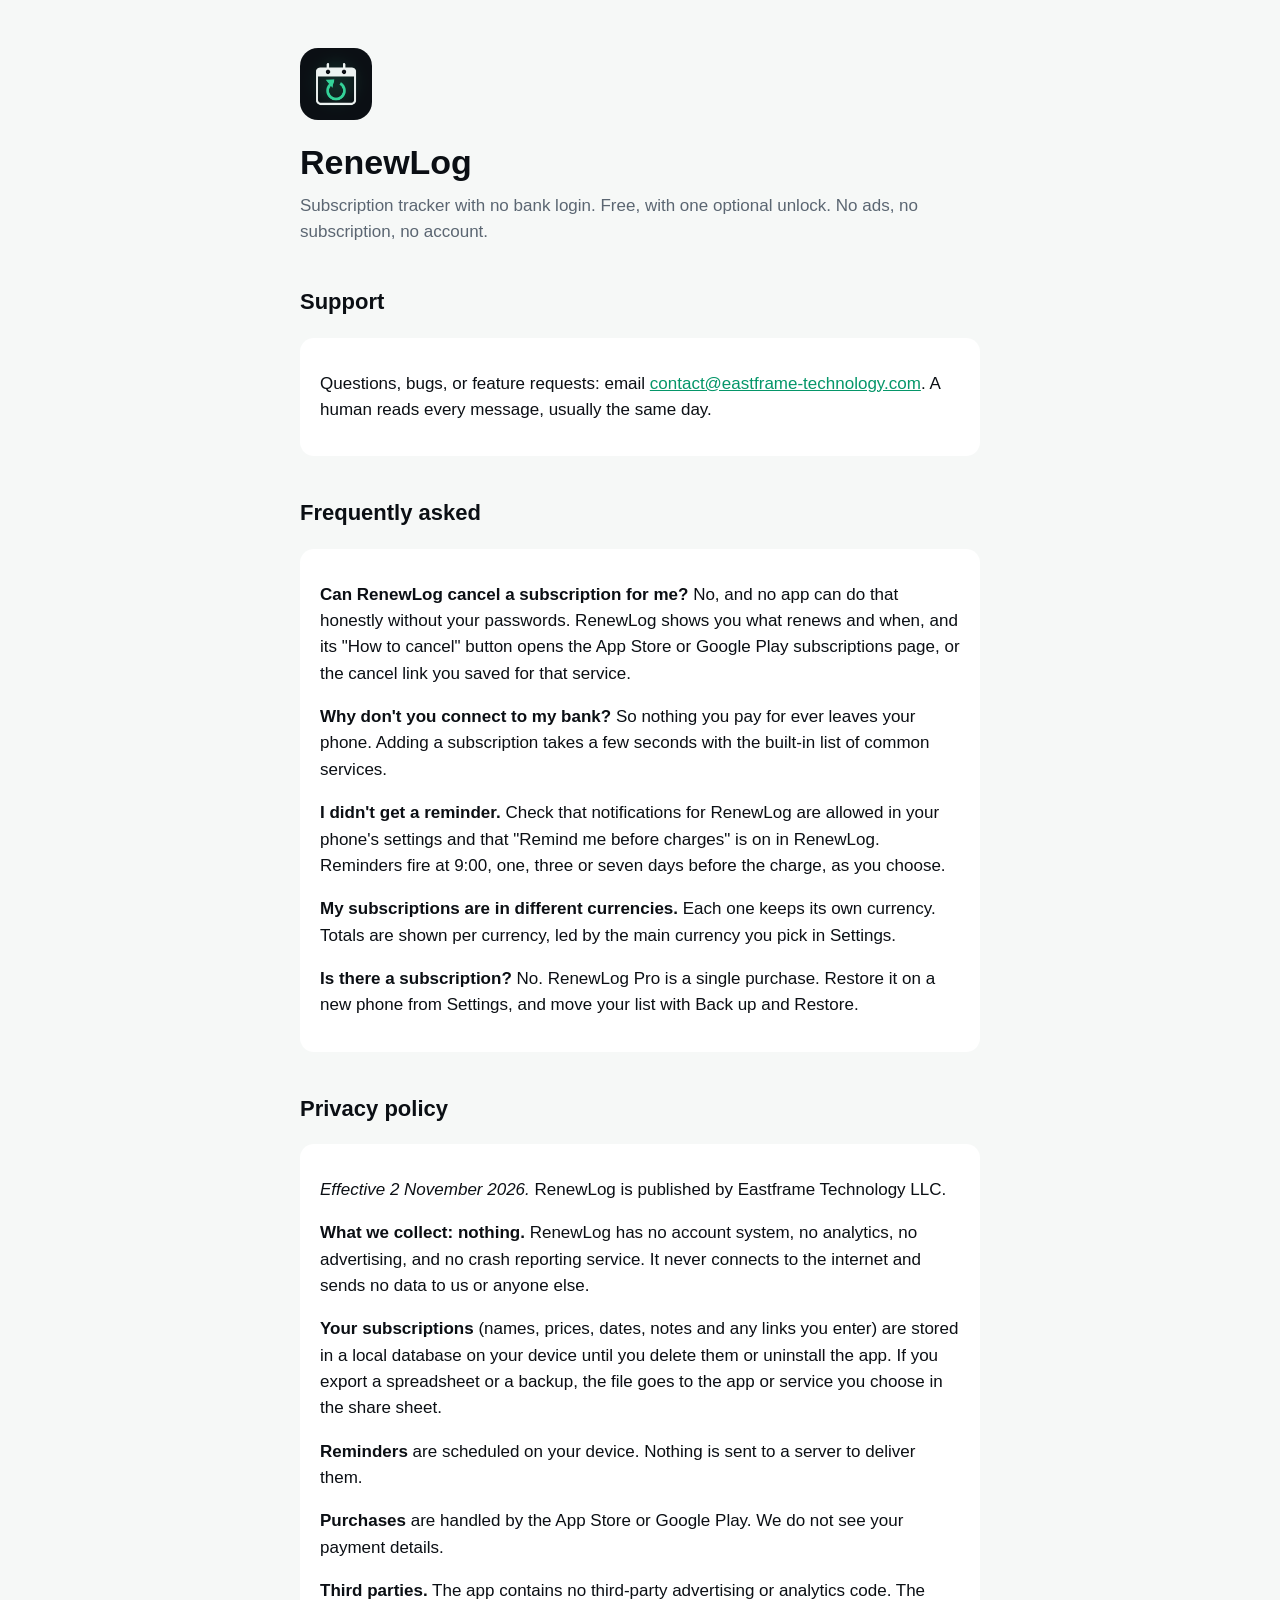
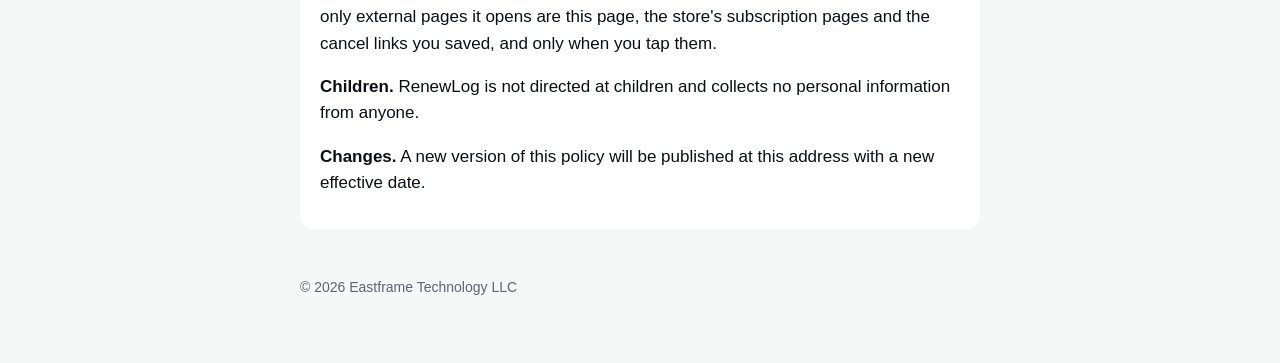
==== index.html @ e1d64bdf "RenewLog support and privacy page Co-Authored-By: Claude Opus 5.5 <noreply@anthropic.com>" ====
<!doctype html>
<html lang="en">
<head>
<meta charset="utf-8">
<meta name="viewport" content="width=device-width, initial-scale=1">
<title>RenewLog support</title>
<meta name="description" content="Support and privacy policy for RenewLog, the subscription tracker with no bank login.">
<style>
  :root { color-scheme: light dark; --bg:#f6f8f7; --fg:#0b0f14; --muted:#5b6672; --accent:#059669; --card:#ffffff; }
  @media (prefers-color-scheme: dark) { :root { --bg:#0b0f14; --fg:#ecf2f0; --muted:#9aa6b4; --accent:#34d399; --card:#131a20; } }
  body { margin:0; background:var(--bg); color:var(--fg); font:17px/1.55 -apple-system, BlinkMacSystemFont, "Segoe UI", Roboto, sans-serif; }
  main { max-width:680px; margin:0 auto; padding:48px 16px 64px; }
  h1 { font-size:34px; margin:0 0 4px; } h2 { margin-top:40px; font-size:22px; }
  p.lead { color:var(--muted); margin-top:0; }
  .card { background:var(--card); border-radius:14px; padding:16px 20px; margin:16px 0; }
  a { color:var(--accent); }
  .logo { width:72px; height:72px; border-radius:18px; display:block; margin-bottom:16px; }
  footer { color:var(--muted); font-size:14px; margin-top:48px; }
</style>
</head>
<body>
<main>
  <img class="logo" src="icon.png" alt="">
  <h1>RenewLog</h1>
  <p class="lead">Subscription tracker with no bank login. Free, with one optional unlock. No ads, no subscription, no account.</p>

  <h2 id="support">Support</h2>
  <div class="card">
    <p>Questions, bugs, or feature requests: email <a href="mailto:contact@eastframe-technology.com">contact@eastframe-technology.com</a>. A human reads every message, usually the same day.</p>
  </div>

  <h2>Frequently asked</h2>
  <div class="card">
    <p><strong>Can RenewLog cancel a subscription for me?</strong> No, and no app can do that honestly without your passwords. RenewLog shows you what renews and when, and its "How to cancel" button opens the App Store or Google Play subscriptions page, or the cancel link you saved for that service.</p>
    <p><strong>Why don't you connect to my bank?</strong> So nothing you pay for ever leaves your phone. Adding a subscription takes a few seconds with the built-in list of common services.</p>
    <p><strong>I didn't get a reminder.</strong> Check that notifications for RenewLog are allowed in your phone's settings and that "Remind me before charges" is on in RenewLog. Reminders fire at 9:00, one, three or seven days before the charge, as you choose.</p>
    <p><strong>My subscriptions are in different currencies.</strong> Each one keeps its own currency. Totals are shown per currency, led by the main currency you pick in Settings.</p>
    <p><strong>Is there a subscription?</strong> No. RenewLog Pro is a single purchase. Restore it on a new phone from Settings, and move your list with Back up and Restore.</p>
  </div>

  <h2 id="privacy">Privacy policy</h2>
  <div class="card">
    <p><em>Effective 2 November 2026.</em> RenewLog is published by Eastframe Technology LLC.</p>
    <p><strong>What we collect: nothing.</strong> RenewLog has no account system, no analytics, no advertising, and no crash reporting service. It never connects to the internet and sends no data to us or anyone else.</p>
    <p><strong>Your subscriptions</strong> (names, prices, dates, notes and any links you enter) are stored in a local database on your device until you delete them or uninstall the app. If you export a spreadsheet or a backup, the file goes to the app or service you choose in the share sheet.</p>
    <p><strong>Reminders</strong> are scheduled on your device. Nothing is sent to a server to deliver them.</p>
    <p><strong>Purchases</strong> are handled by the App Store or Google Play. We do not see your payment details.</p>
    <p><strong>Third parties.</strong> The app contains no third-party advertising or analytics code. The only external pages it opens are this page, the store's subscription pages and the cancel links you saved, and only when you tap them.</p>
    <p><strong>Children.</strong> RenewLog is not directed at children and collects no personal information from anyone.</p>
    <p><strong>Changes.</strong> A new version of this policy will be published at this address with a new effective date.</p>
  </div>

  <footer>© 2026 Eastframe Technology LLC</footer>
</main>
</body>
</html>
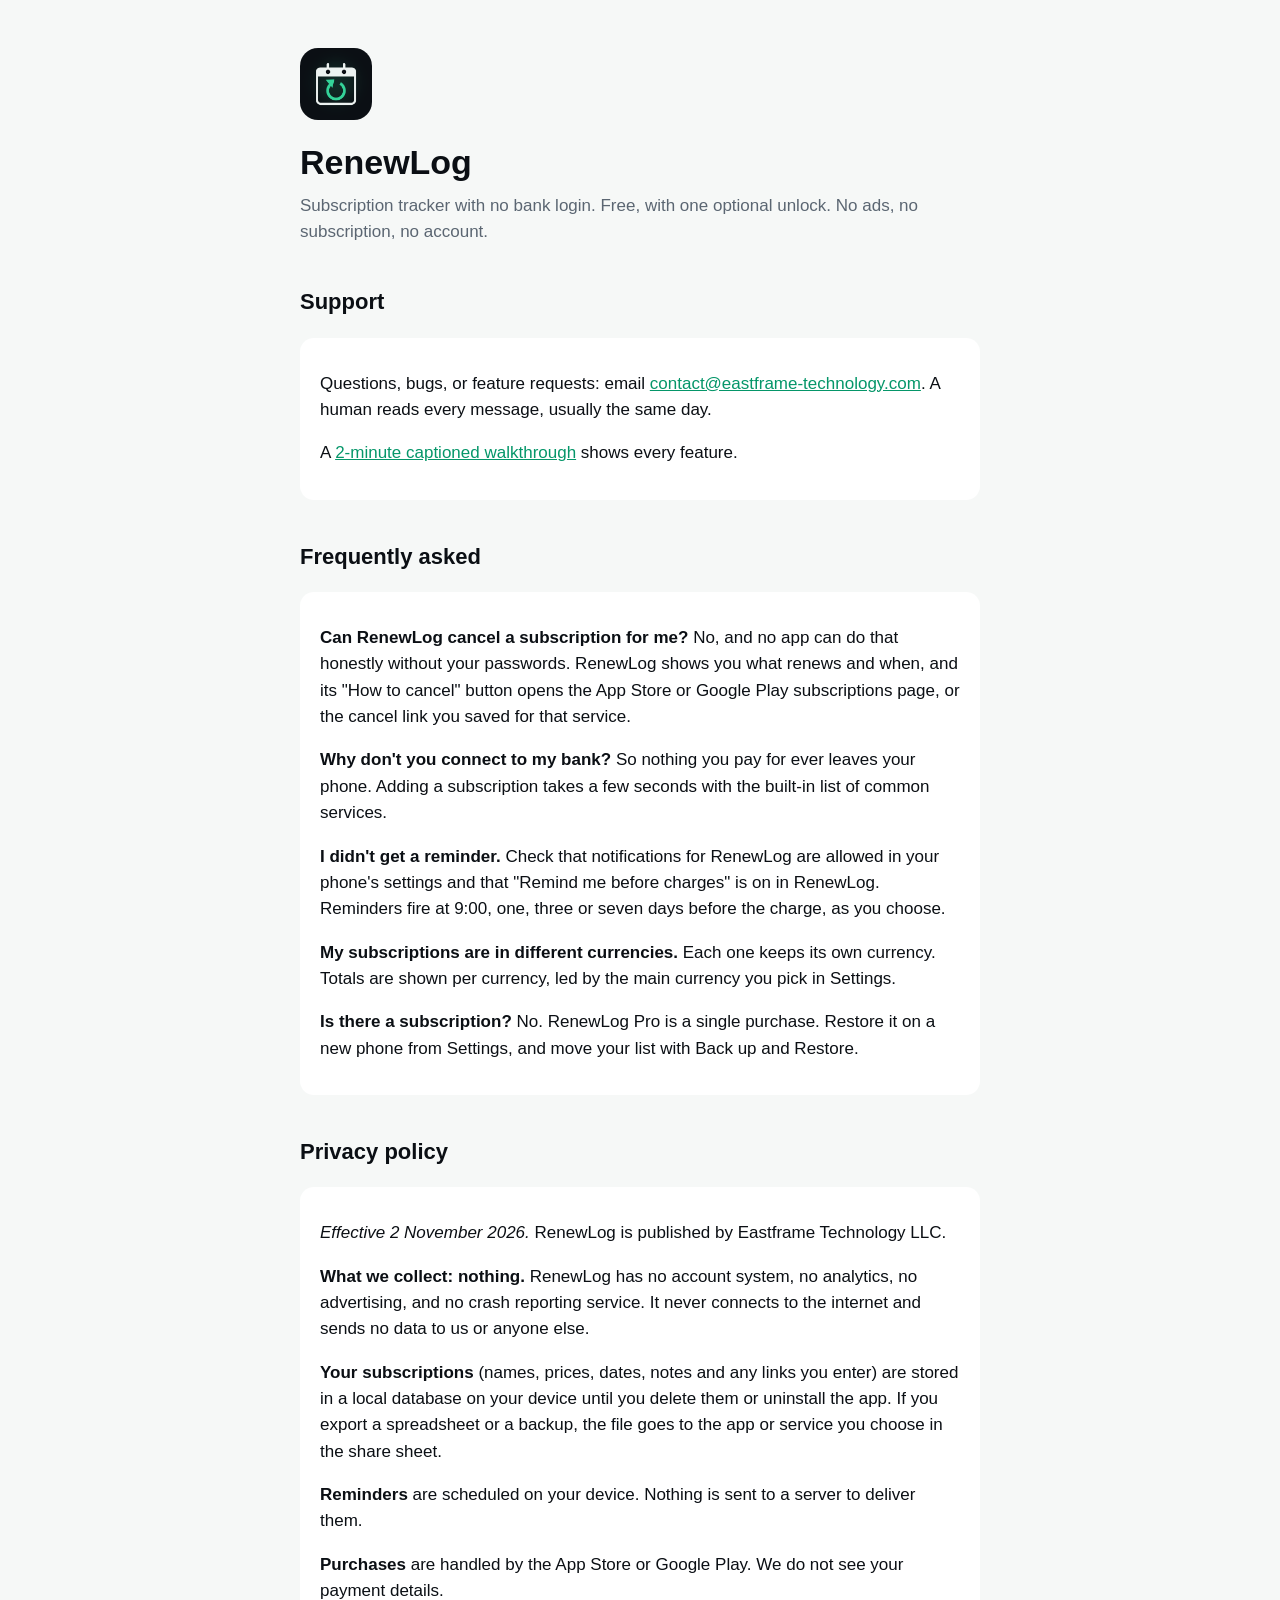
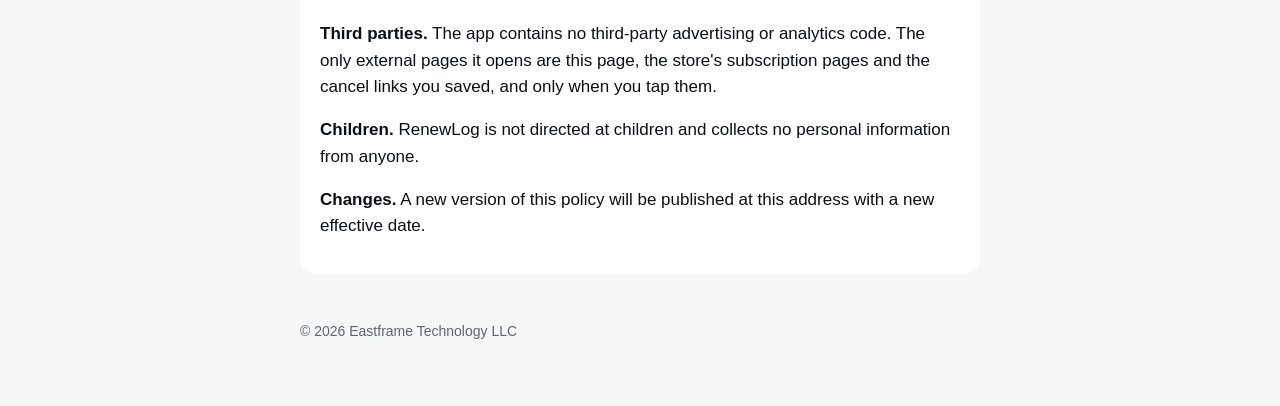
==== commit c05dfcc5: "Captioned iOS walkthrough video Co-Authored-By: Claude Opus 5.5 <noreply@anthropic.com>" ====
--- a/index.html
+++ b/index.html
@@ -27,6 +27,7 @@
   <h2 id="support">Support</h2>
   <div class="card">
     <p>Questions, bugs, or feature requests: email <a href="mailto:contact@eastframe-technology.com">contact@eastframe-technology.com</a>. A human reads every message, usually the same day.</p>
+    <p>A <a href="renewlog-ios-demo.mp4">2-minute captioned walkthrough</a> shows every feature.</p>
   </div>
 
   <h2>Frequently asked</h2>
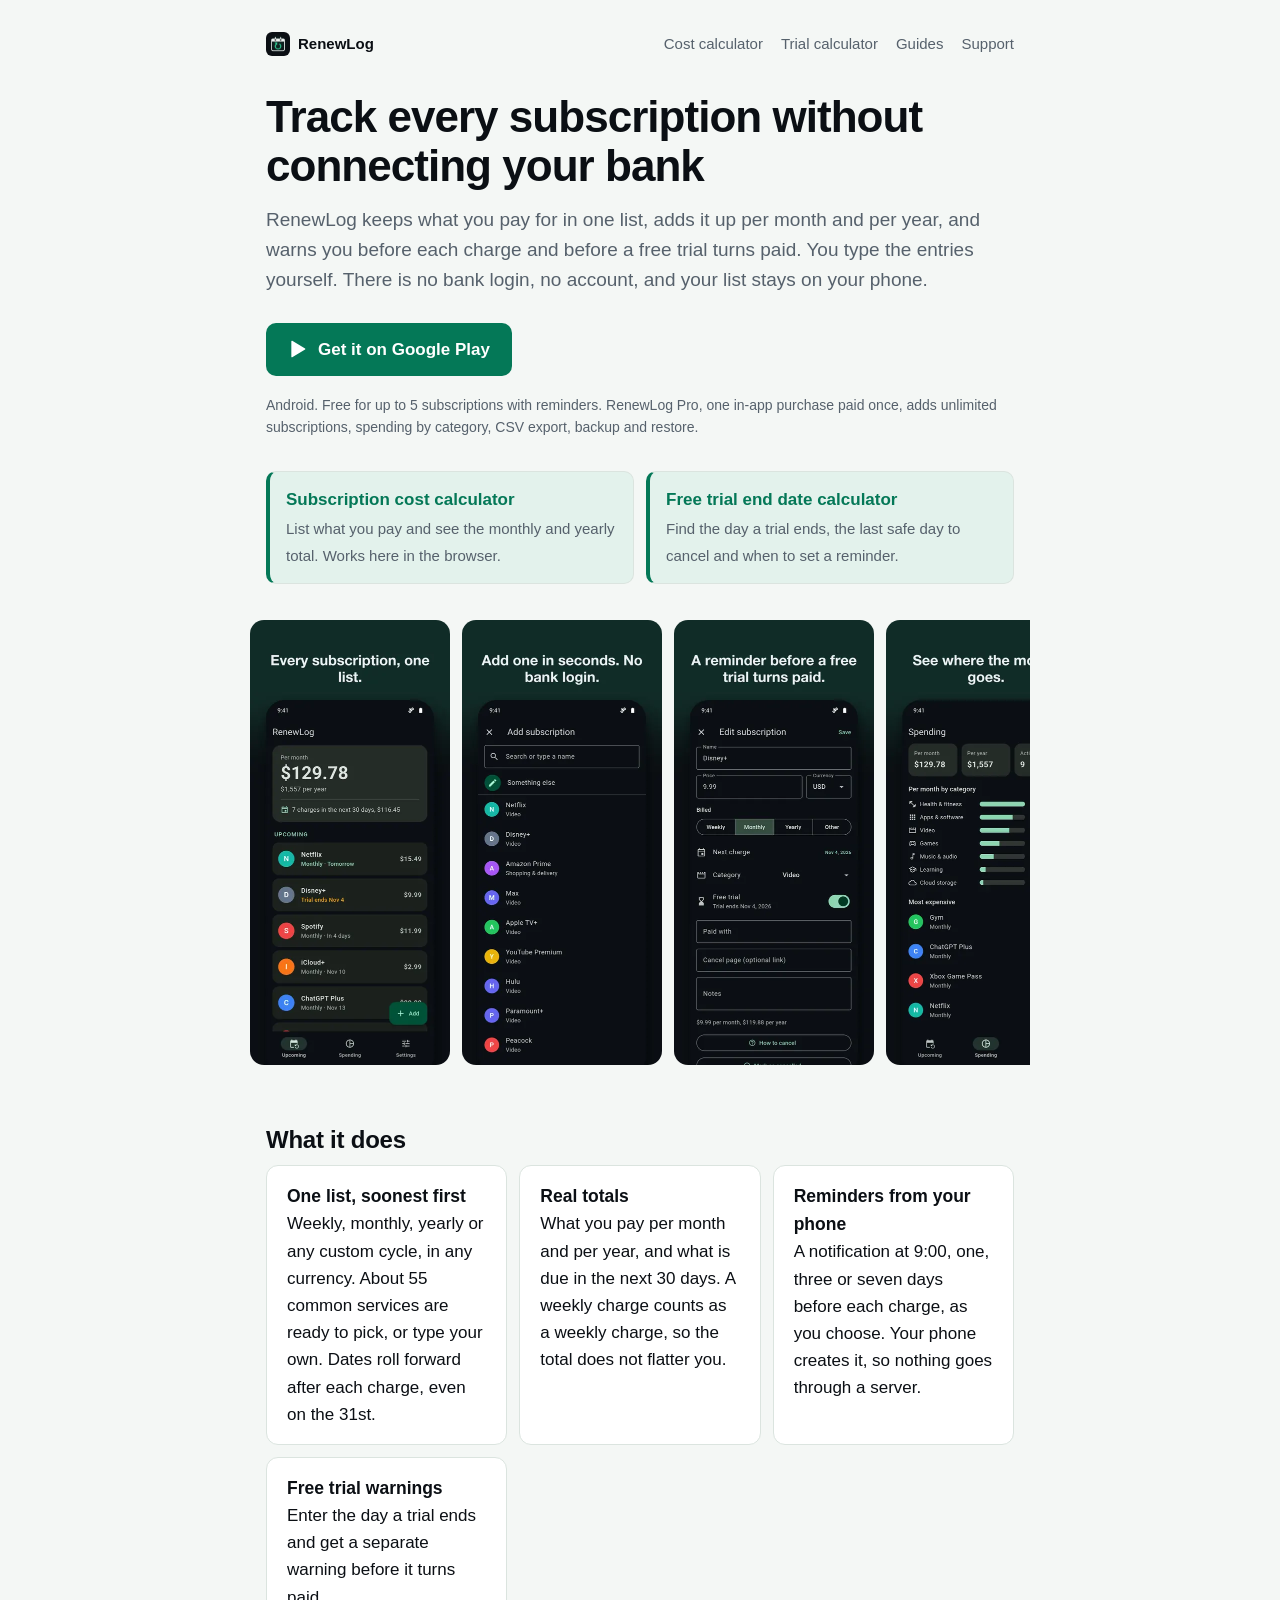
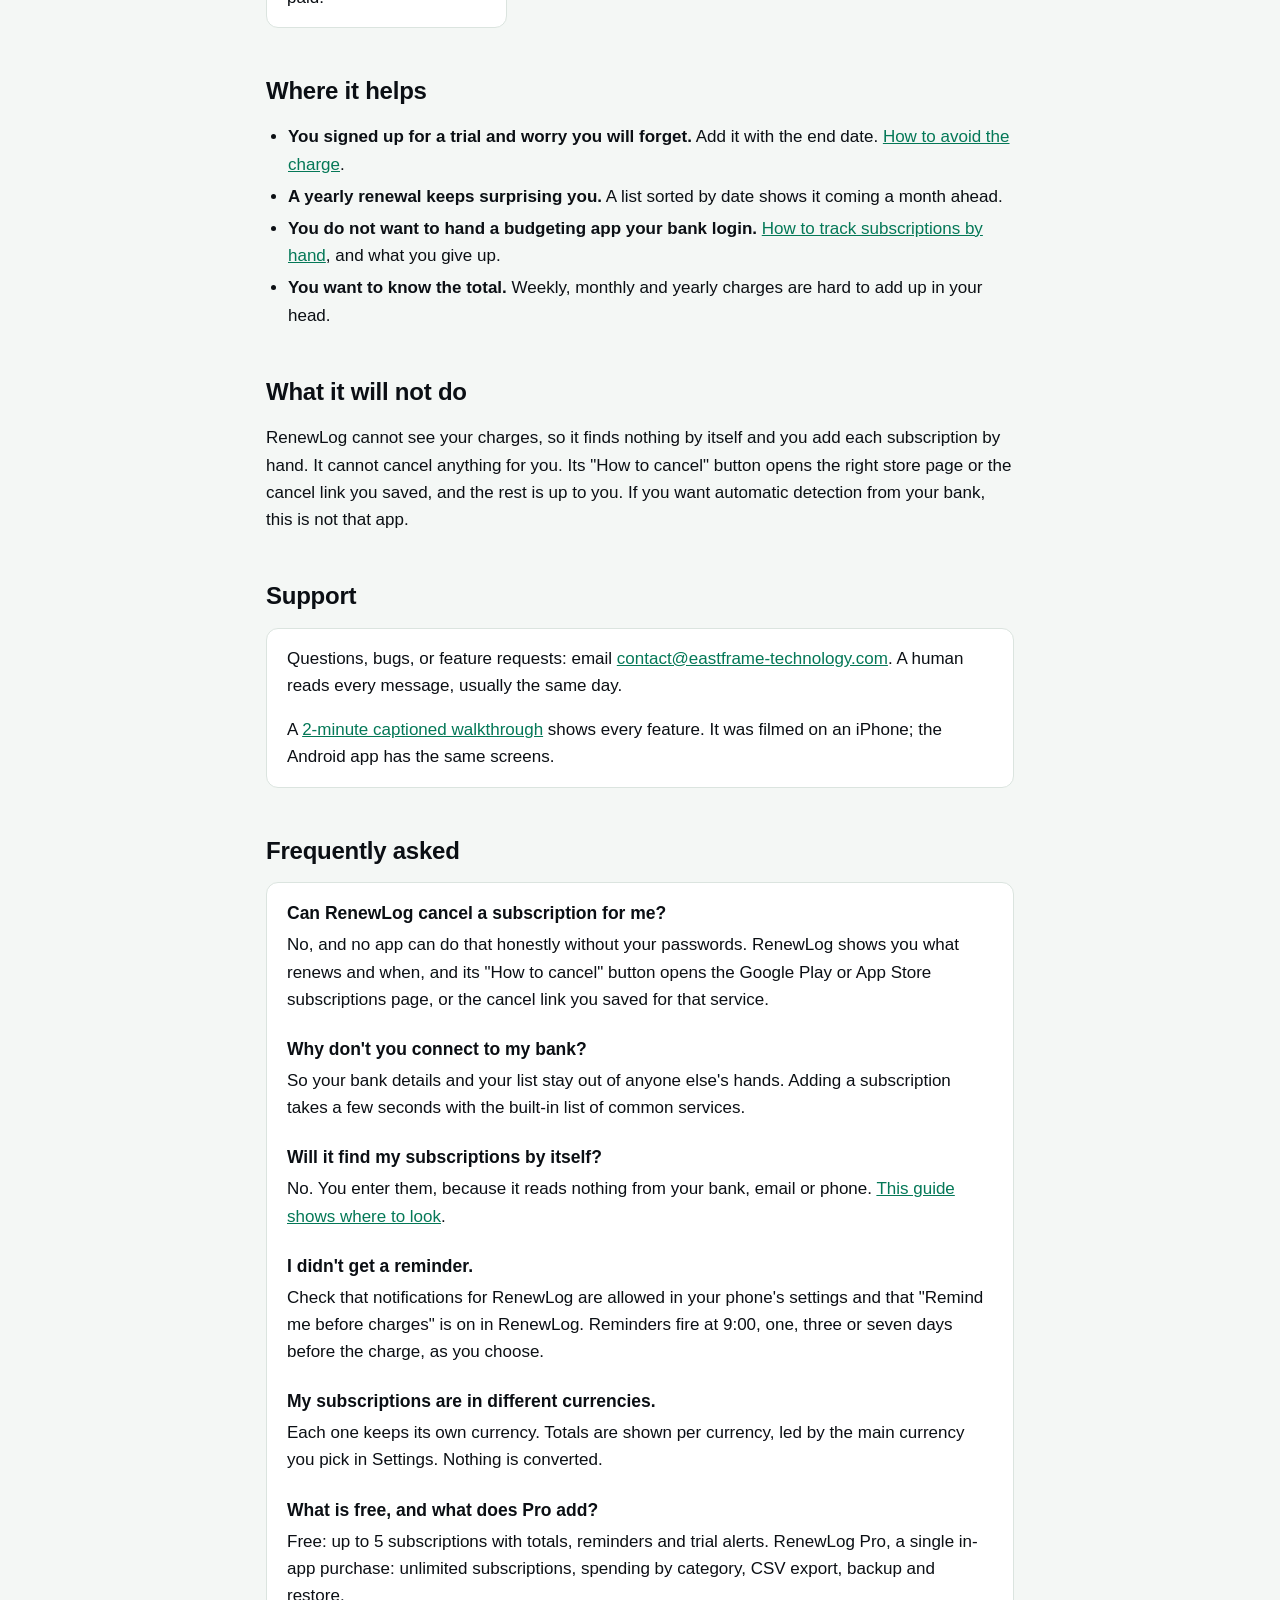
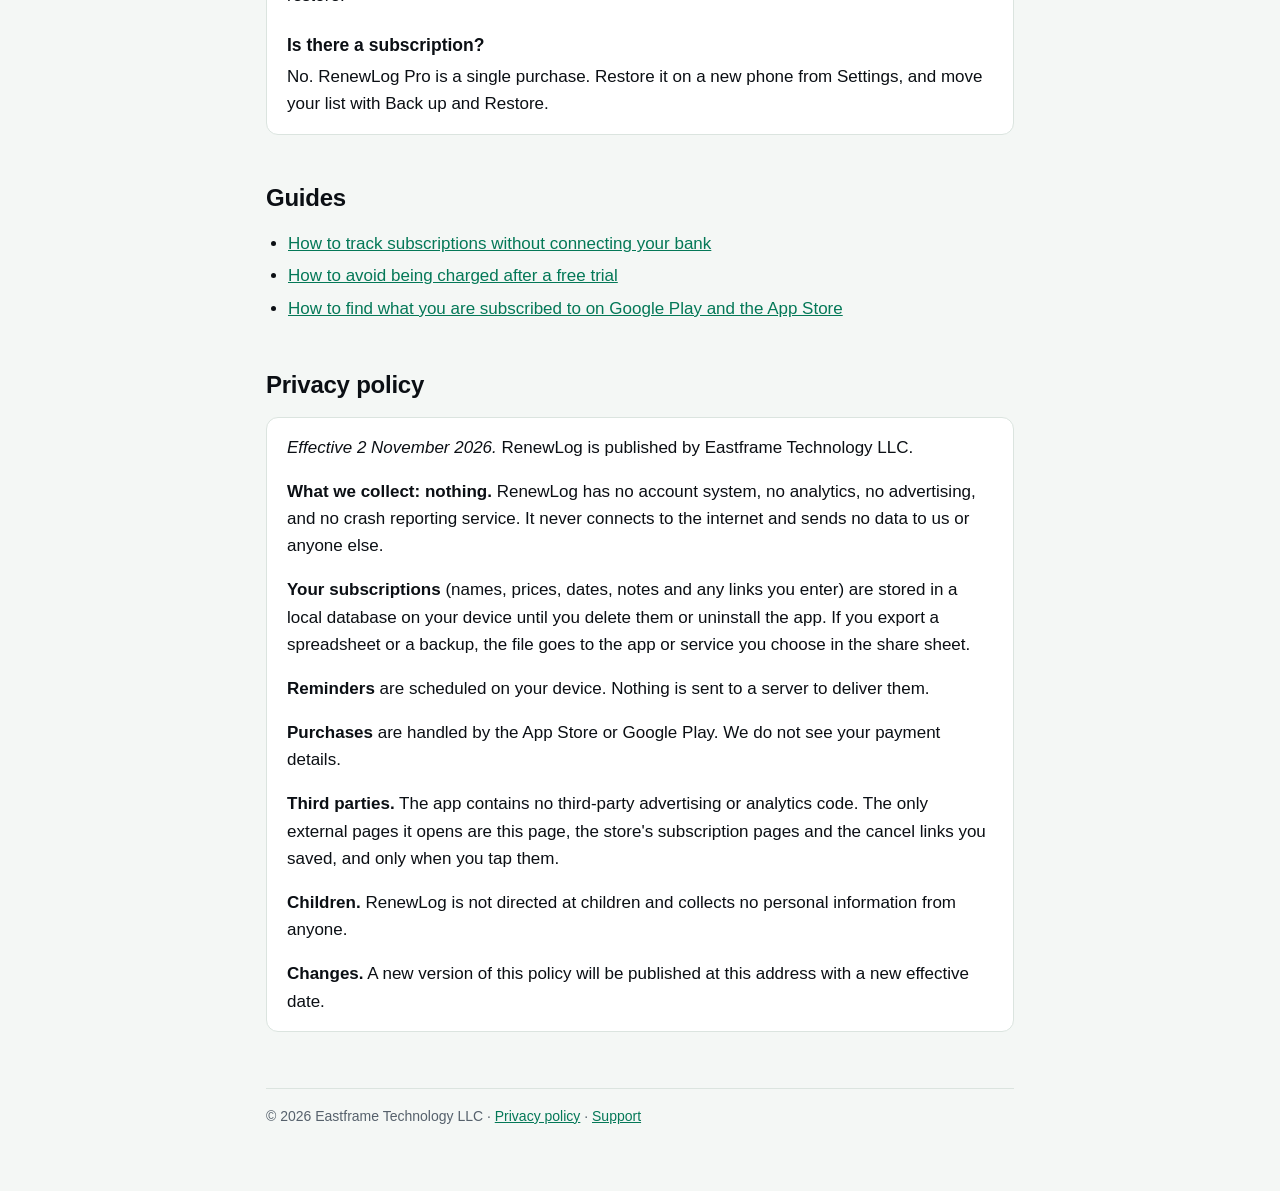
==== commit c0b688f1: "Landing page, cost and free trial calculators, three guides, sitemap Date and cost logic ported from" ====
--- a/index.html
+++ b/index.html
@@ -3,41 +3,96 @@
 <head>
 <meta charset="utf-8">
 <meta name="viewport" content="width=device-width, initial-scale=1">
-<title>RenewLog support</title>
-<meta name="description" content="Support and privacy policy for RenewLog, the subscription tracker with no bank login.">
-<style>
-  :root { color-scheme: light dark; --bg:#f6f8f7; --fg:#0b0f14; --muted:#5b6672; --accent:#059669; --card:#ffffff; }
-  @media (prefers-color-scheme: dark) { :root { --bg:#0b0f14; --fg:#ecf2f0; --muted:#9aa6b4; --accent:#34d399; --card:#131a20; } }
-  body { margin:0; background:var(--bg); color:var(--fg); font:17px/1.55 -apple-system, BlinkMacSystemFont, "Segoe UI", Roboto, sans-serif; }
-  main { max-width:680px; margin:0 auto; padding:48px 16px 64px; }
-  h1 { font-size:34px; margin:0 0 4px; } h2 { margin-top:40px; font-size:22px; }
-  p.lead { color:var(--muted); margin-top:0; }
-  .card { background:var(--card); border-radius:14px; padding:16px 20px; margin:16px 0; }
-  a { color:var(--accent); }
-  .logo { width:72px; height:72px; border-radius:18px; display:block; margin-bottom:16px; }
-  footer { color:var(--muted); font-size:14px; margin-top:48px; }
-</style>
+<title>RenewLog: subscription tracker with no bank login, for Android</title>
+<meta name="description" content="Track subscriptions and free trials without connecting your bank. RenewLog shows monthly and yearly totals and reminds you before each charge. No ads, no account.">
+<link rel="canonical" href="https://eastframe-technology.github.io/renewlog-support/">
+<meta property="og:type" content="website">
+<meta property="og:title" content="RenewLog: subscription tracker with no bank login">
+<meta property="og:description" content="Track subscriptions and free trials without connecting your bank. RenewLog shows monthly and yearly totals and reminds you before each charge. No ads, no account.">
+<meta property="og:image" content="https://eastframe-technology.github.io/renewlog-support/img/og.jpg">
+<meta property="og:url" content="https://eastframe-technology.github.io/renewlog-support/">
+<meta name="twitter:card" content="summary_large_image">
+<link rel="icon" href="icon.png">
+<link rel="stylesheet" href="style.css">
+<script type="application/ld+json">
+{"@context":"https://schema.org","@type":"MobileApplication","name":"RenewLog: Subscription Tracker","operatingSystem":"Android","applicationCategory":"FinanceApplication","description":"Subscription tracker with no bank login. Monthly and yearly totals, reminders before each charge and before a free trial ends. No ads, no subscription, no account.","downloadUrl":"https://play.google.com/store/apps/details?id=com.eastframe.renewlog","installUrl":"https://play.google.com/store/apps/details?id=com.eastframe.renewlog","image":"https://eastframe-technology.github.io/renewlog-support/img/og.jpg","offers":{"@type":"Offer","price":"0","priceCurrency":"USD"},"publisher":{"@type":"Organization","name":"Eastframe Technology LLC"}}
+</script>
+<script type="application/ld+json">
+{"@context":"https://schema.org","@type":"FAQPage","mainEntity":[{"@type":"Question","name":"Can RenewLog cancel a subscription for me?","acceptedAnswer":{"@type":"Answer","text":"No, and no app can do that honestly without your passwords. RenewLog shows you what renews and when, and its \"How to cancel\" button opens the Google Play or App Store subscriptions page, or the cancel link you saved for that service."}},{"@type":"Question","name":"Why don't you connect to my bank?","acceptedAnswer":{"@type":"Answer","text":"So your bank details and your list stay out of anyone else's hands. Adding a subscription takes a few seconds with the built-in list of common services."}},{"@type":"Question","name":"Will it find my subscriptions by itself?","acceptedAnswer":{"@type":"Answer","text":"No. You enter them, because it reads nothing from your bank, email or phone. This guide shows where to look."}},{"@type":"Question","name":"I didn't get a reminder.","acceptedAnswer":{"@type":"Answer","text":"Check that notifications for RenewLog are allowed in your phone's settings and that \"Remind me before charges\" is on in RenewLog. Reminders fire at 9:00, one, three or seven days before the charge, as you choose."}},{"@type":"Question","name":"My subscriptions are in different currencies.","acceptedAnswer":{"@type":"Answer","text":"Each one keeps its own currency. Totals are shown per currency, led by the main currency you pick in Settings. Nothing is converted."}},{"@type":"Question","name":"What is free, and what does Pro add?","acceptedAnswer":{"@type":"Answer","text":"Free: up to 5 subscriptions with totals, reminders and trial alerts. RenewLog Pro, a single in-app purchase: unlimited subscriptions, spending by category, CSV export, backup and restore."}},{"@type":"Question","name":"Is there a subscription?","acceptedAnswer":{"@type":"Answer","text":"No. RenewLog Pro is a single purchase. Restore it on a new phone from Settings, and move your list with Back up and Restore."}}]}
+</script>
 </head>
 <body>
 <main>
-  <img class="logo" src="icon.png" alt="">
-  <h1>RenewLog</h1>
-  <p class="lead">Subscription tracker with no bank login. Free, with one optional unlock. No ads, no subscription, no account.</p>
+  <nav><a class="home" href="./"><img src="icon.png" alt="" width="24" height="24">RenewLog</a><a href="tools/subscription-cost-calculator.html">Cost calculator</a><a href="tools/free-trial-calculator.html">Trial calculator</a><a href="guides/track-subscriptions-without-bank.html">Guides</a><a href="index.html#support">Support</a></nav>
+
+  <h1>Track every subscription without connecting your bank</h1>
+  <p class="lead">RenewLog keeps what you pay for in one list, adds it up per month and per year, and warns you before each charge and before a free trial turns paid. You type the entries yourself. There is no bank login, no account, and your list stays on your phone.</p>
+  <a class="cta" href="https://play.google.com/store/apps/details?id=com.eastframe.renewlog"><svg viewBox="0 0 24 24" aria-hidden="true"><path fill="currentColor" d="M4 2.8v18.4c0 .6.6.9 1.1.6l15.4-9.2c.5-.3.5-.9 0-1.2L5.1 2.2C4.6 1.9 4 2.2 4 2.8z"/></svg>Get it on Google Play</a>
+  <p class="note">Android. Free for up to 5 subscriptions with reminders. RenewLog Pro, one in-app purchase paid once, adds unlimited subscriptions, spending by category, CSV export, backup and restore.</p>
+
+  <div class="tools">
+    <a href="tools/subscription-cost-calculator.html"><strong>Subscription cost calculator</strong><span>List what you pay and see the monthly and yearly total. Works here in the browser.</span></a>
+    <a href="tools/free-trial-calculator.html"><strong>Free trial end date calculator</strong><span>Find the day a trial ends, the last safe day to cancel and when to set a reminder.</span></a>
+  </div>
+
+  <div class="shots" aria-label="Screenshots from the Android app">
+    <img src="img/shot-1.webp" width="400" height="889" alt="Upcoming list with monthly and yearly totals and the charges due in the next 30 days">
+    <img src="img/shot-2.webp" width="400" height="889" alt="Add subscription screen with a list of common services" loading="lazy">
+    <img src="img/shot-3.webp" width="400" height="889" alt="Editing a subscription with price, billing period, next charge and a free trial end date" loading="lazy">
+    <img src="img/shot-4.webp" width="400" height="889" alt="Spending screen with totals by category" loading="lazy">
+    <img src="img/shot-5.webp" width="400" height="889" alt="Settings with reminders one, three or seven days before a charge" loading="lazy">
+    <img src="img/shot-6.webp" width="400" height="889" alt="The upcoming list in the light theme" loading="lazy">
+  </div>
+
+  <h2>What it does</h2>
+  <div class="grid">
+    <div class="card"><h3>One list, soonest first</h3>Weekly, monthly, yearly or any custom cycle, in any currency. About 55 common services are ready to pick, or type your own. Dates roll forward after each charge, even on the 31st.</div>
+    <div class="card"><h3>Real totals</h3>What you pay per month and per year, and what is due in the next 30 days. A weekly charge counts as a weekly charge, so the total does not flatter you.</div>
+    <div class="card"><h3>Reminders from your phone</h3>A notification at 9:00, one, three or seven days before each charge, as you choose. Your phone creates it, so nothing goes through a server.</div>
+    <div class="card"><h3>Free trial warnings</h3>Enter the day a trial ends and get a separate warning before it turns paid.</div>
+  </div>
+
+  <h2>Where it helps</h2>
+  <ul>
+    <li><strong>You signed up for a trial and worry you will forget.</strong> Add it with the end date. <a href="guides/avoid-free-trial-charge.html">How to avoid the charge</a>.</li>
+    <li><strong>A yearly renewal keeps surprising you.</strong> A list sorted by date shows it coming a month ahead.</li>
+    <li><strong>You do not want to hand a budgeting app your bank login.</strong> <a href="guides/track-subscriptions-without-bank.html">How to track subscriptions by hand</a>, and what you give up.</li>
+    <li><strong>You want to know the total.</strong> Weekly, monthly and yearly charges are hard to add up in your head.</li>
+  </ul>
+
+  <h2>What it will not do</h2>
+  <p>RenewLog cannot see your charges, so it finds nothing by itself and you add each subscription by hand. It cannot cancel anything for you. Its "How to cancel" button opens the right store page or the cancel link you saved, and the rest is up to you. If you want automatic detection from your bank, this is not that app.</p>
 
   <h2 id="support">Support</h2>
   <div class="card">
     <p>Questions, bugs, or feature requests: email <a href="mailto:contact@eastframe-technology.com">contact@eastframe-technology.com</a>. A human reads every message, usually the same day.</p>
-    <p>A <a href="renewlog-ios-demo.mp4">2-minute captioned walkthrough</a> shows every feature.</p>
+    <p>A <a href="renewlog-ios-demo.mp4">2-minute captioned walkthrough</a> shows every feature. It was filmed on an iPhone; the Android app has the same screens.</p>
   </div>
 
   <h2>Frequently asked</h2>
-  <div class="card">
-    <p><strong>Can RenewLog cancel a subscription for me?</strong> No, and no app can do that honestly without your passwords. RenewLog shows you what renews and when, and its "How to cancel" button opens the App Store or Google Play subscriptions page, or the cancel link you saved for that service.</p>
-    <p><strong>Why don't you connect to my bank?</strong> So nothing you pay for ever leaves your phone. Adding a subscription takes a few seconds with the built-in list of common services.</p>
-    <p><strong>I didn't get a reminder.</strong> Check that notifications for RenewLog are allowed in your phone's settings and that "Remind me before charges" is on in RenewLog. Reminders fire at 9:00, one, three or seven days before the charge, as you choose.</p>
-    <p><strong>My subscriptions are in different currencies.</strong> Each one keeps its own currency. Totals are shown per currency, led by the main currency you pick in Settings.</p>
-    <p><strong>Is there a subscription?</strong> No. RenewLog Pro is a single purchase. Restore it on a new phone from Settings, and move your list with Back up and Restore.</p>
+  <div class="card faq">
+    <h3>Can RenewLog cancel a subscription for me?</h3>
+    <p>No, and no app can do that honestly without your passwords. RenewLog shows you what renews and when, and its "How to cancel" button opens the Google Play or App Store subscriptions page, or the cancel link you saved for that service.</p>
+    <h3>Why don't you connect to my bank?</h3>
+    <p>So your bank details and your list stay out of anyone else's hands. Adding a subscription takes a few seconds with the built-in list of common services.</p>
+    <h3>Will it find my subscriptions by itself?</h3>
+    <p>No. You enter them, because it reads nothing from your bank, email or phone. <a href="guides/find-subscriptions-google-play-app-store.html">This guide shows where to look</a>.</p>
+    <h3>I didn't get a reminder.</h3>
+    <p>Check that notifications for RenewLog are allowed in your phone's settings and that "Remind me before charges" is on in RenewLog. Reminders fire at 9:00, one, three or seven days before the charge, as you choose.</p>
+    <h3>My subscriptions are in different currencies.</h3>
+    <p>Each one keeps its own currency. Totals are shown per currency, led by the main currency you pick in Settings. Nothing is converted.</p>
+    <h3>What is free, and what does Pro add?</h3>
+    <p>Free: up to 5 subscriptions with totals, reminders and trial alerts. RenewLog Pro, a single in-app purchase: unlimited subscriptions, spending by category, CSV export, backup and restore.</p>
+    <h3>Is there a subscription?</h3>
+    <p>No. RenewLog Pro is a single purchase. Restore it on a new phone from Settings, and move your list with Back up and Restore.</p>
   </div>
+
+  <h2>Guides</h2>
+  <ul>
+    <li><a href="guides/track-subscriptions-without-bank.html">How to track subscriptions without connecting your bank</a></li>
+    <li><a href="guides/avoid-free-trial-charge.html">How to avoid being charged after a free trial</a></li>
+    <li><a href="guides/find-subscriptions-google-play-app-store.html">How to find what you are subscribed to on Google Play and the App Store</a></li>
+  </ul>
 
   <h2 id="privacy">Privacy policy</h2>
   <div class="card">
@@ -51,7 +106,7 @@
     <p><strong>Changes.</strong> A new version of this policy will be published at this address with a new effective date.</p>
   </div>
 
-  <footer>© 2026 Eastframe Technology LLC</footer>
+  <footer>© 2026 Eastframe Technology LLC · <a href="privacy.html">Privacy policy</a> · <a href="#support">Support</a></footer>
 </main>
 </body>
 </html>
--- a/style.css
+++ b/style.css
@@ -0,0 +1,75 @@
+/* RenewLog: mint from the icon's renewal arrow, on the icon's near-black. */
+:root { color-scheme: light dark; --bg:#f4f7f5; --fg:#0b0f14; --muted:#56616c; --accent:#047857; --on-accent:#ffffff; --tint:#e3f2ec; --card:#ffffff; --line:#dbe4df; --warn:#9a3412; }
+@media (prefers-color-scheme: dark) { :root { --bg:#0b0f14; --fg:#ecf2f0; --muted:#9aa6b4; --accent:#34d399; --on-accent:#06281c; --tint:#10261f; --card:#131a20; --line:#232c34; --warn:#fdba74; } }
+* { box-sizing: border-box; }
+body { margin:0; background:var(--bg); color:var(--fg); font:17px/1.6 -apple-system, BlinkMacSystemFont, "Segoe UI", Roboto, sans-serif; overflow-wrap:anywhere; }
+main { max-width:780px; margin:0 auto; padding:32px 16px 64px; }
+nav { display:flex; gap:18px; flex-wrap:wrap; font-size:15px; margin-bottom:36px; align-items:center; }
+nav a { color:var(--muted); text-decoration:none; } nav a:hover { color:var(--fg); }
+nav a.home { color:var(--fg); font-weight:650; margin-right:auto; display:flex; align-items:center; gap:8px; }
+nav img { width:24px; height:24px; border-radius:6px; }
+h1 { font-size:clamp(30px, 6vw, 44px); line-height:1.12; margin:0 0 14px; letter-spacing:-0.022em; }
+h2 { margin:48px 0 10px; font-size:24px; line-height:1.28; letter-spacing:-0.01em; } h3 { font-size:17.5px; margin:22px 0 4px; }
+p.lead { color:var(--muted); font-size:19px; margin-top:0; }
+a { color:var(--accent); }
+.cta { display:inline-flex; align-items:center; gap:10px; background:var(--accent); color:var(--on-accent); text-decoration:none; font-weight:650; padding:13px 22px; border-radius:10px; margin:8px 0 4px; }
+.cta svg { width:20px; height:20px; }
+.note { color:var(--muted); font-size:14px; }
+.muted { color:var(--muted); margin:0; }
+.card { background:var(--card); border:1px solid var(--line); border-radius:12px; padding:16px 20px; margin:16px 0; }
+.card > :first-child { margin-top:0; } .card > :last-child { margin-bottom:0; }
+.grid { display:grid; grid-template-columns:repeat(auto-fit, minmax(220px, 1fr)); gap:12px; }
+.grid .card { margin:0; } .grid h3 { margin-top:0; }
+.tools { display:grid; grid-template-columns:repeat(auto-fit, minmax(260px, 1fr)); gap:12px; margin-top:32px; }
+.tools a { display:block; background:var(--tint); border:1px solid var(--line); border-left:4px solid var(--accent); border-radius:10px; padding:14px 16px; text-decoration:none; color:var(--fg); }
+.tools a strong { display:block; color:var(--accent); margin-bottom:2px; }
+.tools a span { font-size:15px; color:var(--muted); }
+.shots { display:flex; gap:12px; overflow-x:auto; padding:8px 16px 12px; margin:28px -16px 0; scroll-snap-type:x mandatory; }
+.shots img { width:200px; height:auto; border-radius:14px; flex:none; scroll-snap-align:start; background:#0b0f14; }
+ul, ol { padding-left:22px; } li { margin:5px 0; }
+table { border-collapse:collapse; width:100%; font-size:15px; margin:12px 0 0; } td, th { border-bottom:1px solid var(--line); padding:8px 6px; text-align:left; vertical-align:top; }
+th { font-weight:600; color:var(--muted); font-size:13.5px; }
+.num { text-align:right; font-variant-numeric:tabular-nums; white-space:nowrap; }
+footer { color:var(--muted); font-size:14px; margin-top:56px; border-top:1px solid var(--line); padding-top:16px; }
+.faq h3:first-child { margin-top:0; } .faq p { margin:0 0 6px; }
+
+/* Tools */
+input, select, button { font:inherit; color:inherit; }
+input[type=text], input[type=number], input[type=date], select { width:100%; min-height:44px; padding:8px 10px; border:1px solid var(--line); border-radius:8px; background:var(--bg); }
+input:focus-visible, select:focus-visible, button:focus-visible, a:focus-visible { outline:2px solid var(--accent); outline-offset:2px; }
+.field { display:block; min-width:0; } .field > span { display:block; font-size:13px; font-weight:600; color:var(--muted); margin-bottom:3px; }
+.row { display:grid; grid-template-columns:minmax(0,1fr) 92px 88px 112px 44px; gap:8px; align-items:end; padding:0 0 12px; }
+.row + .row .field > span { display:none; }
+.row .del { height:44px; }
+.btn, .del, .chip { min-height:44px; padding:8px 14px; border:1px solid var(--line); border-radius:8px; background:var(--card); cursor:pointer; }
+.del { padding:0; font-size:20px; color:var(--muted); background:transparent; }
+.btn.primary { background:var(--accent); color:var(--on-accent); border-color:var(--accent); font-weight:650; }
+.actions { display:flex; flex-wrap:wrap; gap:8px; }
+.result { background:var(--tint); border:1px solid var(--line); border-radius:12px; padding:16px 20px; margin:16px 0 0; }
+.totals { display:grid; grid-template-columns:1fr 1fr; gap:12px; margin-bottom:6px; }
+.totals .label, .answer .label { display:block; font-size:13.5px; font-weight:600; color:var(--muted); }
+.totals strong { display:block; font-size:clamp(26px, 6.4vw, 36px); line-height:1.2; font-variant-numeric:tabular-nums; letter-spacing:-0.015em; }
+.after { font-size:15px; color:var(--muted); margin:12px 0 0; }
+.answer { padding:10px 0; border-bottom:1px solid var(--line); } .answer:first-child { padding-top:0; }
+.answer strong { display:block; font-size:clamp(19px, 4.6vw, 23px); line-height:1.3; }
+.answer .note { display:block; margin-top:2px; }
+.warn { color:var(--warn); font-weight:600; margin:10px 0 0; }
+.stakes { margin:12px 0 0; }
+.two { display:grid; grid-template-columns:1fr 1fr; gap:10px; }
+.three { display:grid; grid-template-columns:1fr 1fr 1fr; gap:10px; }
+.chips { display:flex; flex-wrap:wrap; gap:6px; margin-top:8px; } .chip { padding:6px 12px; font-size:15px; min-height:38px; border-radius:20px; }
+.radio { display:flex; flex-wrap:wrap; gap:6px 18px; margin:0 0 14px; border:0; padding:0; } .radio label { display:flex; align-items:center; gap:7px; min-height:32px; }
+summary { cursor:pointer; color:var(--accent); font-size:15px; min-height:32px; }
+.stack > * + * { margin-top:12px; }
+[hidden] { display:none !important; }
+@media (max-width: 560px) {
+  nav { gap:14px; font-size:14px; } nav a.home { width:100%; margin-bottom:2px; }
+  .row { grid-template-columns:minmax(0,1fr) 84px 108px; grid-template-areas:"name name del" "price cur per"; padding:12px 0; border-top:1px solid var(--line); }
+  .row:first-child { border-top:0; padding-top:0; }
+  .row .field:nth-child(1) { grid-area:name; }
+  .row .field:nth-child(2) { grid-area:price; }
+  .row .field:nth-child(3) { grid-area:cur; }
+  .row .field:nth-child(4) { grid-area:per; }
+  .row .del { grid-area:del; justify-self:end; width:44px; }
+  .row + .row .field > span { display:block; }
+}
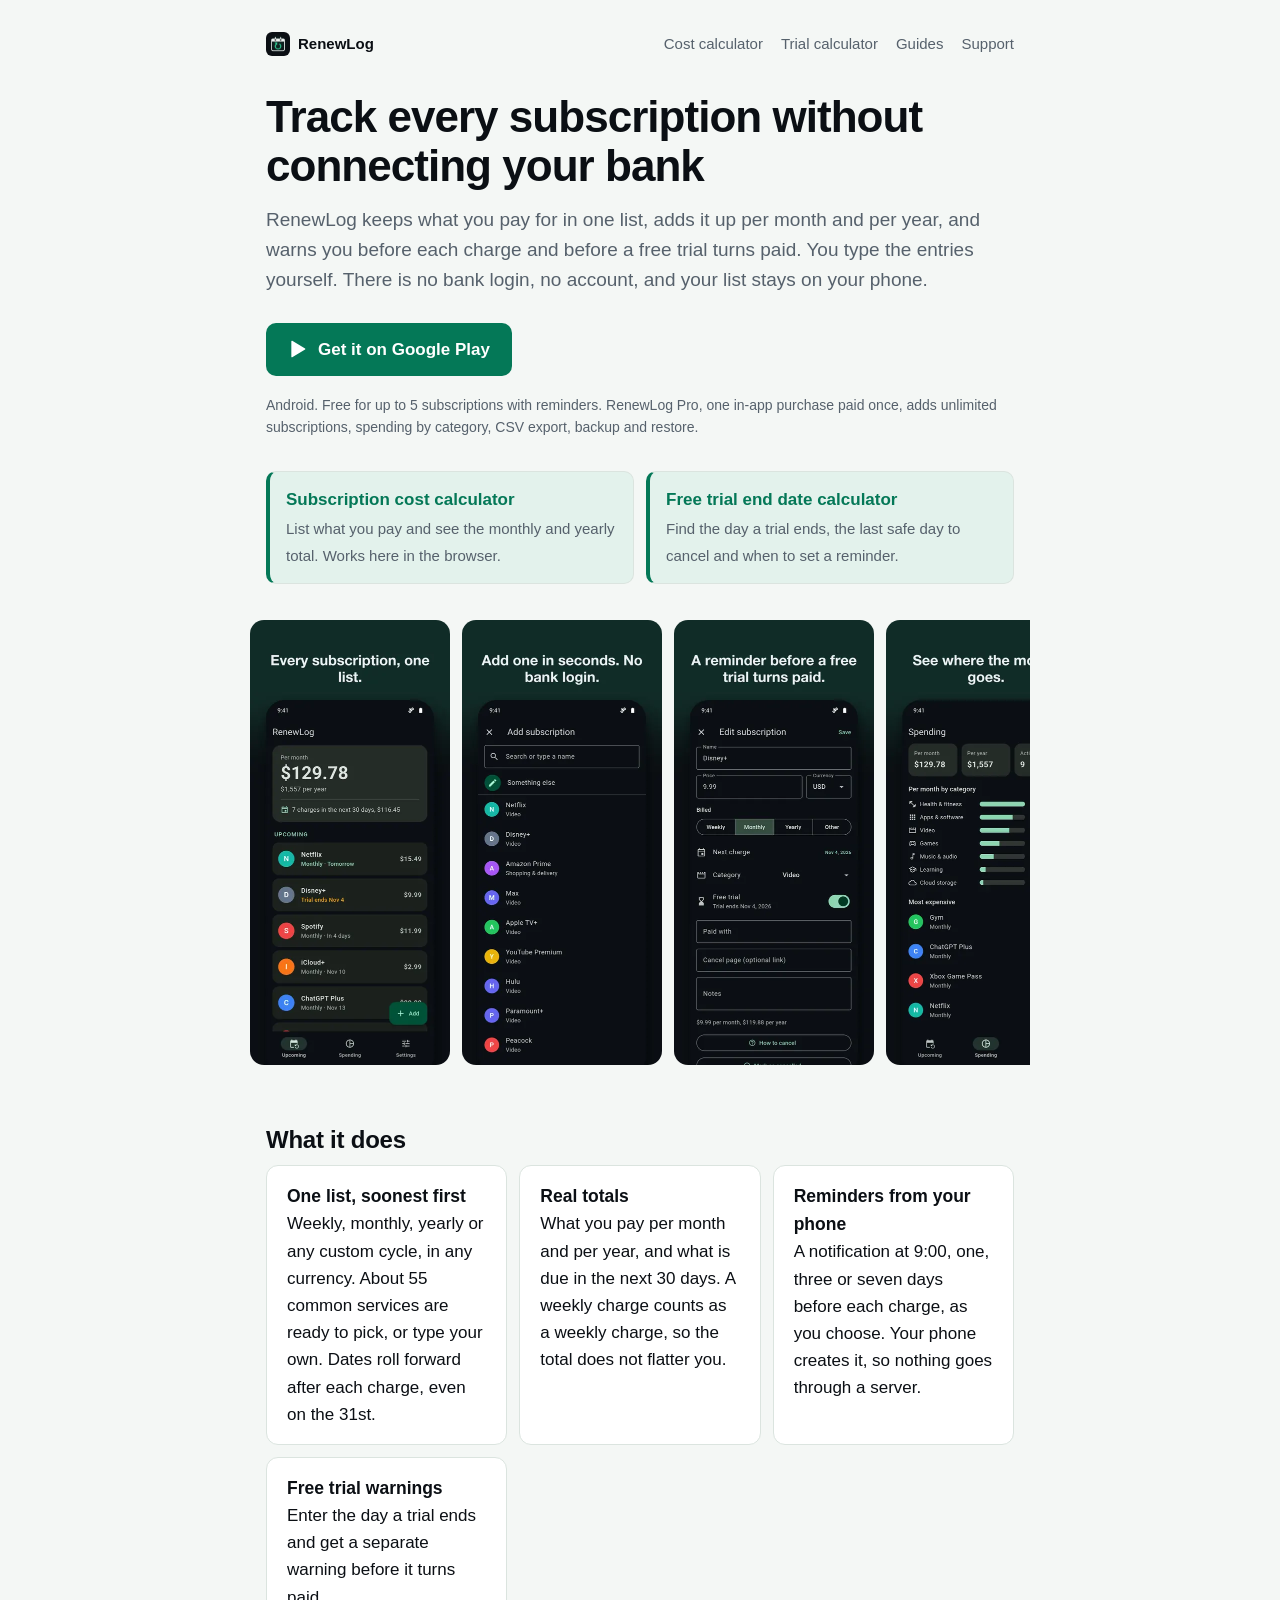
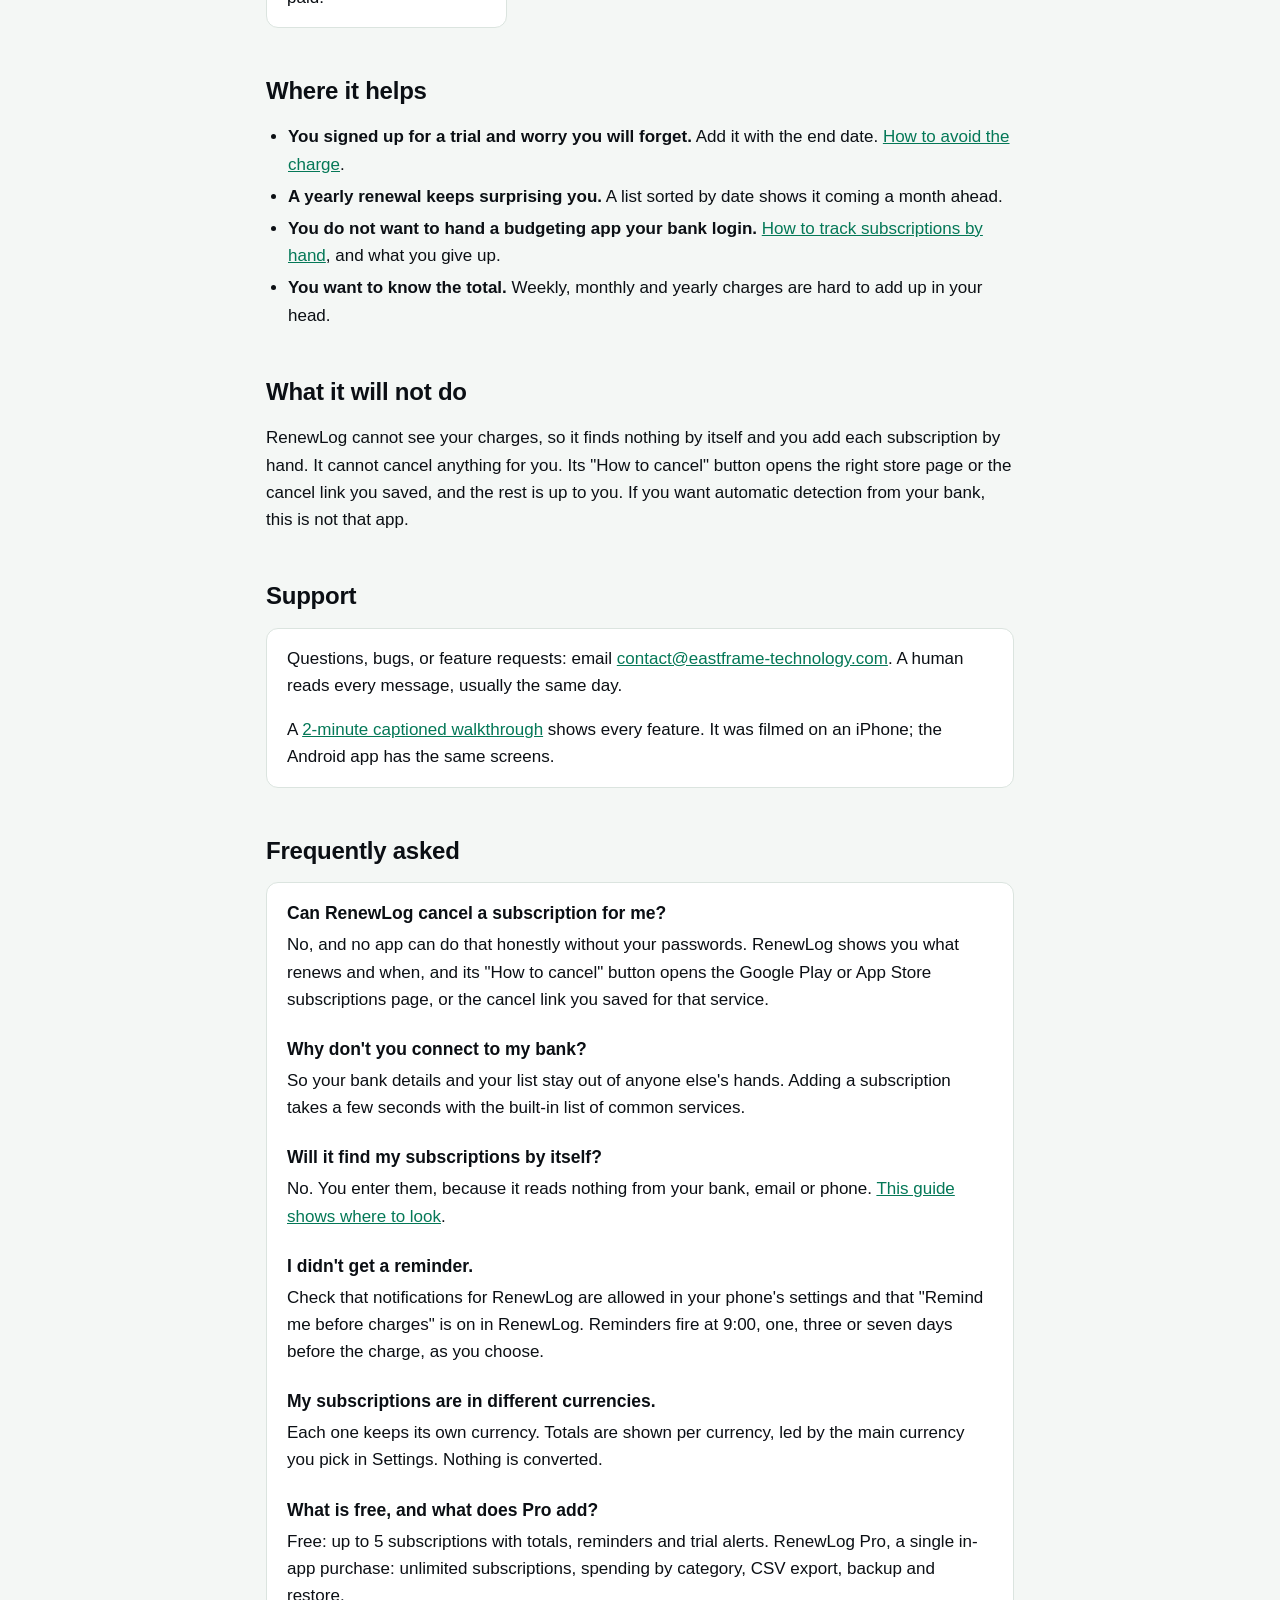
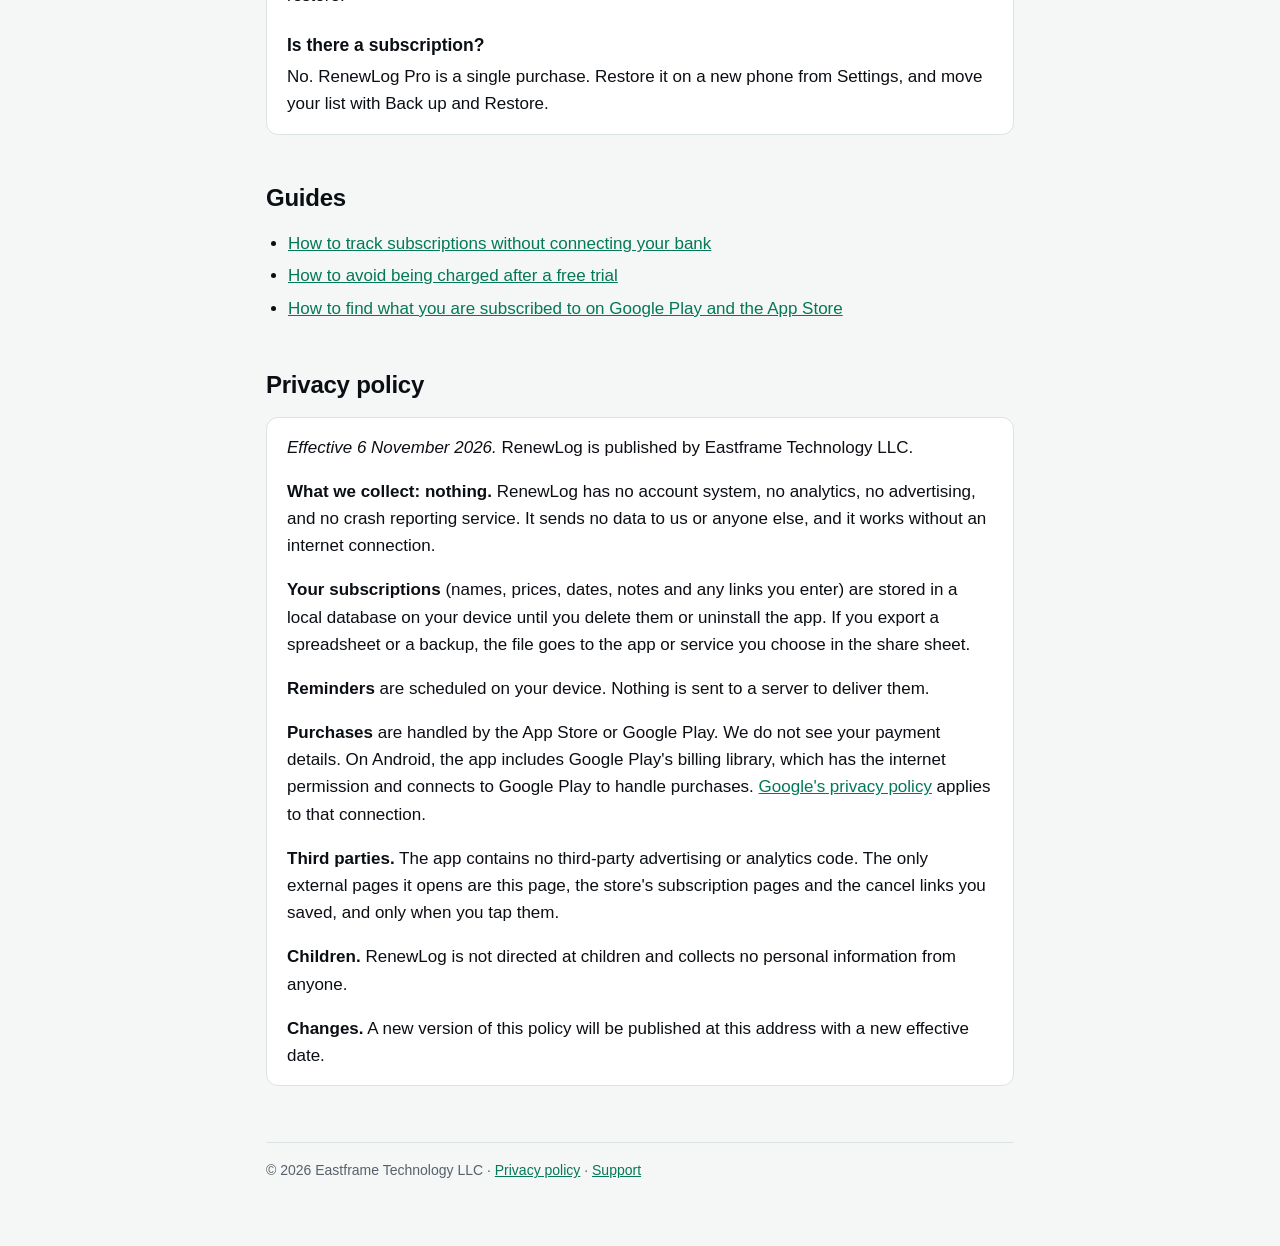
==== commit 421e4ab0: "Privacy policy: say accurately what the Android build connects to Co-Authored-By: Claude Opus 5.5 <n" ====
--- a/index.html
+++ b/index.html
@@ -96,11 +96,11 @@
 
   <h2 id="privacy">Privacy policy</h2>
   <div class="card">
-    <p><em>Effective 2 November 2026.</em> RenewLog is published by Eastframe Technology LLC.</p>
-    <p><strong>What we collect: nothing.</strong> RenewLog has no account system, no analytics, no advertising, and no crash reporting service. It never connects to the internet and sends no data to us or anyone else.</p>
+    <p><em>Effective 6 November 2026.</em> RenewLog is published by Eastframe Technology LLC.</p>
+    <p><strong>What we collect: nothing.</strong> RenewLog has no account system, no analytics, no advertising, and no crash reporting service. It sends no data to us or anyone else, and it works without an internet connection.</p>
     <p><strong>Your subscriptions</strong> (names, prices, dates, notes and any links you enter) are stored in a local database on your device until you delete them or uninstall the app. If you export a spreadsheet or a backup, the file goes to the app or service you choose in the share sheet.</p>
     <p><strong>Reminders</strong> are scheduled on your device. Nothing is sent to a server to deliver them.</p>
-    <p><strong>Purchases</strong> are handled by the App Store or Google Play. We do not see your payment details.</p>
+    <p><strong>Purchases</strong> are handled by the App Store or Google Play. We do not see your payment details. On Android, the app includes Google Play's billing library, which has the internet permission and connects to Google Play to handle purchases. <a href="https://policies.google.com/privacy">Google's privacy policy</a> applies to that connection.</p>
     <p><strong>Third parties.</strong> The app contains no third-party advertising or analytics code. The only external pages it opens are this page, the store's subscription pages and the cancel links you saved, and only when you tap them.</p>
     <p><strong>Children.</strong> RenewLog is not directed at children and collects no personal information from anyone.</p>
     <p><strong>Changes.</strong> A new version of this policy will be published at this address with a new effective date.</p>
